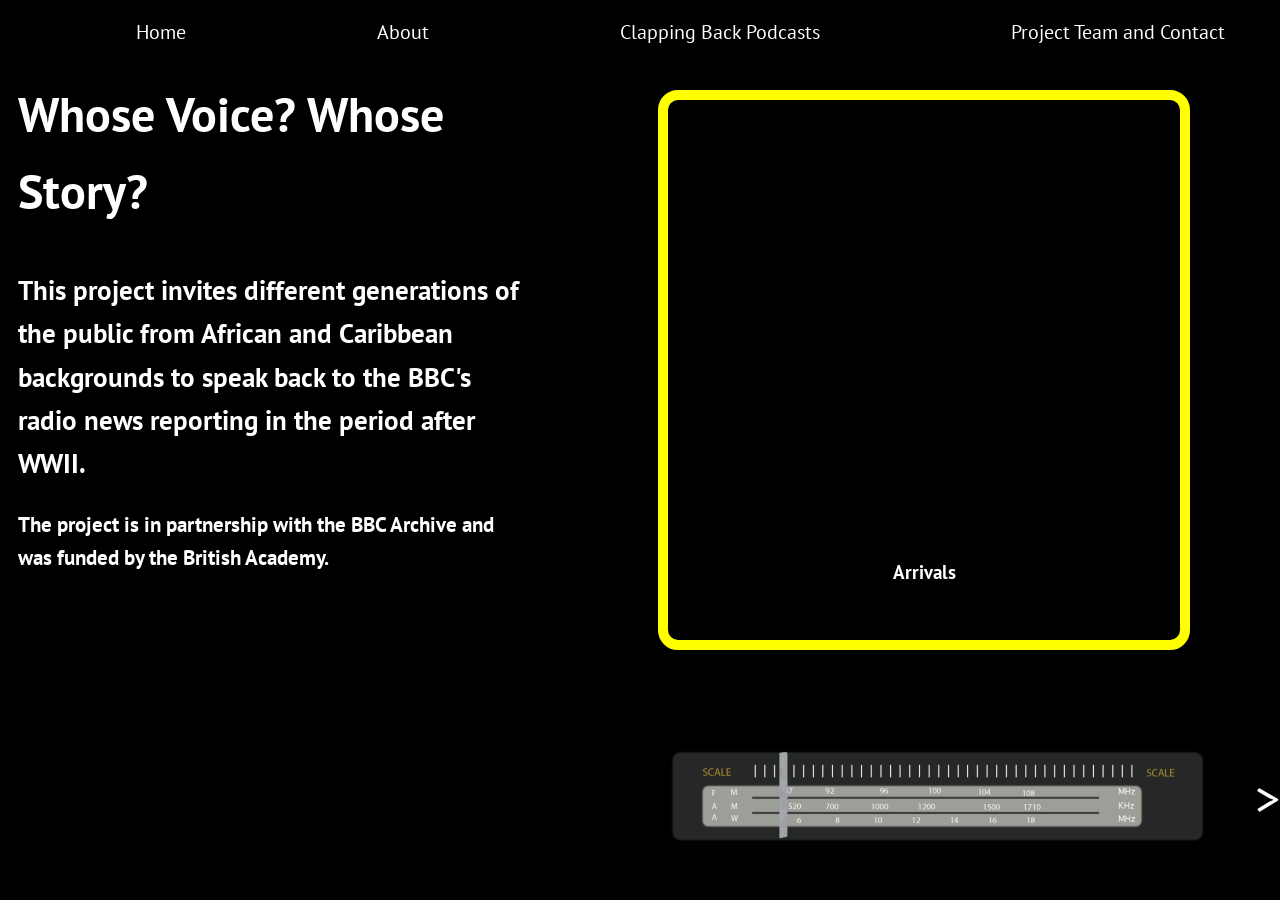
==== index.html @ f5a35616 "Add files via upload" ====
<!DOCTYPE html>
<html lang="en">

<head>
    <meta charset="UTF-8">
    <meta name="viewport" content="width=device-width, initial-scale=1.0">
    <title>Horizontal Scrolling Homepage</title>
    <link rel="stylesheet" href="homepage.css">
    <link rel="preconnect" href="https://fonts.googleapis.com">
    <link rel="preconnect" href="https://fonts.gstatic.com" crossorigin>
    <link
        href="https://fonts.googleapis.com/css2?family=Glegoo:wght@400;700&family=PT+Sans:ital,wght@0,400;0,700;1,400;1,700&display=swap"
        rel="stylesheet">
</head>

<body>
    
    <div class = "navigationpane">
        <div>
        <nav class="navbar">
          <img id='hamburgerBtn' src="images/SVG/hamburger.svg" alt="">
          <img id="hamburgerClose" src="images/SVG/close.svg" alt="">
        
        <div>
             <ul class="navMenu">
                <li class="nav-item"><a class="nav-link" tabindex="1">Home</a></li>
                <li class="nav-item"><a  class="nav-link" tabindex="2">About</a></li>
                <li class="nav-item"><a  href="Clappingback.html" class="nav-link" tabindex="3">Clapping Back Podcasts</a></li>
                <li class="nav-item"><a href="#contact" class="nav-link" tabindex="4">Project Team and Contact</a></li>
            </ul>
        </div>
        </nav>
        </div>
        
    </div>

    <div class="container">
        <section class="titleSlide" id="titlesection">
            <h1 class="titleheading">Whose Voice? Whose Story?  </h1>

            <div>
                <h2 id="titleslidesubheading1"> This project invites different generations of the public from African and Caribbean backgrounds to speak back to the BBC's radio news reporting in the period after WWII.  </h2>

                <h3 id="titleslidesubheading2" >The project is in partnership with the BBC Archive and was funded by the British Academy.  </h3>


            </div>
        </section>

    
        </section>
        <section role="button" aria-label='go to anti-racism' class="section" id="section2" tabindex="6">
            <div class="imagebackground" id="imagebackground2">
            </div>
            <div class="titleforsection">
                <h3> Arrivals</h3>
            </div>
        </section>
        <section role="button" aria-label='go to anti-racism' class="section" id="section3" tabindex="7">
            <div class="imagebackground" id="imagebackground3">

            </div>
            <div class="titleforsection">
                <h3> Racial Discrimination</h3>
            </div>
        </section>

        <section role="button" aria-label='go to anti-racism' class="section" id="section4" tabindex="8">
            <div class="imagebackground" id="imagebackground4">

            </div>
            <div class="titleforsection">
               <h3>Antiracism-resistance</h3>
            </div>
        </section>

        <section role="button" aria-label='go to anti-racism' class="section" id="section5" tabindex="9">
            <div class="imagebackground" id="imagebackground5">

            </div>
            <div class="titleforsection">
                <h3>Historical Figures</h3>
            </div>
        </section>

        <section  role="button" aria-label='go to anti-racism'class="section" id="section6" tabindex="10">
            <div class="imagebackground" id="imagebackground6">

            </div>
            <div class="titleforsection">
                <h3>Arts</h3>
            </div>
        </section>

        <section  role="button" aria-label='go to anti-racism' class="section" id="section7" tabindex="11">
            <div class="imagebackground" id="imagebackground7">

            </div>
            <div class="titleforsection">
                <h3>Education</h3>
            </div>
        </section>
        <section  role="button" aria-label='go to anti-racism' class="section" id="section8" tabindex="12">
            <div class="imagebackground" id="imagebackground8">

            </div>
            <div class="titleforsection">
                <h3>Legislation</h3>
            </div>
        </section>
        <section role="button" aria-label='go to anti-racism' class="section" id="section9" tabindex="13">
            <div class="imagebackground" id="imagebackground9">

            </div>
            <div class="titleforsection">
                <h3>Relations with the Police</h3>
            </div>
        </section>
        <section role="button" aria-label='go to anti-racism' class="section" id="section10" tabindex="14">
            <div class="imagebackground" id="imagebackground10">

            </div>
            <div class="titleforsection">
                <h3>Riots and Uprisings</h3>
            </div>
        </section>
        <section role="button" aria-label='go to anti-racism' class="section" id="section11" tabindex="15">
            <div class="imagebackground" id="imagebackground11">

            </div>
            <div class="titleforsection">
                <h3>Sports</h3>
            </div>
        </section>
        <section  role="button" aria-label='go to anti-racism' class="section" id="section12" tabindex="16">
            <div class="imagebackground" id="imagebackground12">

            </div>
            <div class="titleforsection">
                <h3>Radio Silence</h3>
            </div>
        </section>
        <section role="button" aria-label='go to anti-racism' class="section" id="section13" tabindex="17">
            <div class="imagebackground" id="imagebackground14">

            </div>
            <div class="titleforsection">
                <h3>Create Your Own Timeline</h3>
            </div>
        </section>
        <section class="titleSlide" id="endSection">
            <h1 id="endsectionTitle">Resources</h1>

            <div>
                <h3> For further resources please click the links below</h3>

                <h5>Explore the British history through the transcripts and audio from the BBC radio archives. </h5>


            </div>
        </section>

    </div>
    <div class="fixed-radio">


        <div class="arrow" id="arrowleft">  &lt;
            <div class="arrowtext">
            </div>
        </div>





        <div class='radiobuttonelement' id="svgContainer">
            <svg xmlns="http://www.w3.org/2000/svg" xmlns:xlink="http://www.w3.org/1999/xlink"
                viewBox="0 0 602.16 184.08">
                <g id="Base_of_timeline" data-name="Base of timeline">
                    <image width="2509" height="767" transform="scale(.24)"
                        xlink:href="[data-uri]" />
                    <image width="2679" height="944" transform="translate(-17.52 -19.92) scale(.24)"
                        xlink:href="[data-uri]" />
                    <image width="448" height="371" transform="translate(46.8 29.76) scale(.24)"
                        xlink:href="[data-uri]" />
                    <image width="1782" height="349" transform="translate(95.76 28.08) scale(.24)"
                        xlink:href="[data-uri]" />
                    <image width="447" height="371" transform="translate(464.4 30.48) scale(.24)"
                        xlink:href="[data-uri]" />
                    <image width="1659" height="309" transform="translate(93.12 58.08) scale(.24)"
                        xlink:href="[data-uri]" />
                    <image width="1659" height="309" transform="translate(93.12 72.48) scale(.24)"
                        xlink:href="[data-uri]" />
                    <image width="447" height="369" transform="translate(438.24 48.72) scale(.24)"
                        xlink:href="[data-uri]" />
                    <image width="447" height="368" transform="translate(438.24 62.16) scale(.24)"
                        xlink:href="[data-uri]" />
                    <image width="448" height="370" transform="translate(123.36 48.48) scale(.24)"
                        xlink:href="[data-uri]" />
                    <image width="448" height="369" transform="translate(127.2 62.88) scale(.24)"
                        xlink:href="[data-uri]" />
                    <image width="448" height="369" transform="translate(135.36 76.08) scale(.24)"
                        xlink:href="[data-uri]" />
                    <image width="448" height="370" transform="translate(162.48 48.48) scale(.24)"
                        xlink:href="[data-uri]" />
                    <image width="448" height="370" transform="translate(162.48 62.88) scale(.24)"
                        xlink:href="[data-uri]" />
                    <image width="448" height="369" transform="translate(171.36 76.08) scale(.24)"
                        xlink:href="[data-uri]" />
                    <image width="448" height="369" transform="translate(207.36 76.08) scale(.24)"
                        xlink:href="[data-uri]" />
                    <image width="448" height="369" transform="translate(243.36 76.08) scale(.24)"
                        xlink:href="[data-uri]" />
                    <image width="448" height="369" transform="translate(279.36 76.08) scale(.24)"
                        xlink:href="[data-uri]" />
                    <image width="447" height="369" transform="translate(315.36 76.08) scale(.24)"
                        xlink:href="[data-uri]" />
                    <image width="447" height="369" transform="translate(351.36 76.08) scale(.24)"
                        xlink:href="[data-uri]" />
                    <image width="448" height="370" transform="translate(204.96 62.88) scale(.24)"
                        xlink:href="[data-uri]" />
                    <image width="447" height="370" transform="translate(213.12 48.48) scale(.24)"
                        xlink:href="[data-uri]" />
                    <image width="448" height="370" transform="translate(248.88 63.36) scale(.24)"
                        xlink:href="[data-uri]" />
                    <image width="448" height="370" transform="translate(258.72 48.48) scale(.24)"
                        xlink:href="[data-uri]" />
                    <image width="448" height="369" transform="translate(309.84 63.84) scale(.24)"
                        xlink:href="[data-uri]" />
                    <image width="448" height="370" transform="translate(305.52 49.44) scale(.24)"
                        xlink:href="[data-uri]" />
                    <image width="447" height="370" transform="translate(347.04 50.16) scale(.24)"
                        xlink:href="[data-uri]" />
                    <image width="448" height="369" transform="translate(348.48 63.84) scale(.24)"
                        xlink:href="[data-uri]" />
                    <image width="447" height="370" transform="translate(55.44 50.16) scale(.24)"
                        xlink:href="[data-uri]" />
                    <image width="447" height="369" transform="translate(55.44 62.88) scale(.24)"
                        xlink:href="[data-uri]" />
                    <image width="447" height="369" transform="translate(55.44 73.44) scale(.24)"
                        xlink:href="[data-uri]" />
                    <image width="448" height="370" transform="translate(72.96 49.2) scale(.24)"
                        xlink:href="[data-uri]" />
                    <image width="448" height="370" transform="translate(73.44 62.88) scale(.24)"
                        xlink:href="[data-uri]" />
                    <image width="448" height="370" transform="translate(73.44 74.4) scale(.24)"
                        xlink:href="[data-uri]" />
                    <image width="447" height="369" transform="translate(438.24 74.16) scale(.24)"
                        xlink:href="[data-uri]" />
                </g>
                <g id="movingTool">
                    <image id="movingTool2" width="55" height="512" transform="translate(154.27 51.9) scale(.16)"
                        xlink:href="[data-uri]" />
                </g>
            </svg>
        </div>


        <div class="arrow" id="arrowright"> &gt;
            <div class="arrowtext"></div>
        </div>
    </div>

    <script src="horizontalpage.js"></script>
</body>

</html>
---- homepage.css ----
* { 
    color: white;
    line-height: 1.6; 
}

/* adding styles that you can't scroll downwards on the homepage*/ 

body {
    margin: 0;
    padding: 0;
    overflow-x: hidden;
    overflow-y: hidden !important;
    font-family: "PT Sans", sans-serif;
    background-color: rgb(0, 0, 0); 
}

.container { 
    margin: 0; 
    margin-left: 2vh;;
}

/* Nav bar basic styling, just using flex and the fixing to the top of the page*/ 

.navbar {
    display: flex;
    position: fixed;
    width: 100%;
    top: 0;
    left: 0;
    z-index: 1000;
    text-decoration: none;
    
    }
 
.navMenu{
    text-decoration: none;
}
.navMenu ul { 
    margin:0; 
    padding:0; 
}

/* this container puts the sections in a row and forces to move horizontally https://blog.hubspot.com/website/horizontal-scrolling influenced by this tutorial*/ 

.container {
    display: flex;
    gap:10vw;
    width: 100vw;
    height: 100vh;
    overflow-x: auto;
    scroll-snap-type: x mandatory;
}
/*  adding animations for the transition*/ 

.section {
    transition: transform 0.3s ease-in-out;
    cursor:pointer; 
}

.section:focus {
    border: blue 3px solid;
}

.section:hover {
    transform: scale(1.03);
}

/* stylings for the radio */ 


.fixed-radio {
    position: fixed;
    bottom: 0;
    right: 0;
    z-index: 10;
    display:flex; 
    align-items: center;
}
#arrowleft { 
   font-size: 40px;
   cursor:pointer; 
   display:none; 


}

#arrowleft:hover { 
    transform:scale(1.20)
}
#arrowright { 
    font-size: 50px;
    cursor:pointer; 
    margin: 0;
    padding:0; 

 
 }
#arrowright:hover { 
    transform:scale(1.20)
}

.fixed-radio svg {
    width: 50vw;  
    height: auto; 
}



#endsectionTitle { 
    font-size: 3rem; 
}


.titleSlide{ 
    background-color: rgb(0, 0, 0); 
    min-width: 40vw;
    height: 94vh;
    scroll-snap-align: start;
   
  
}
/* further styles for the navigation bar - space around improves the layout*/ 
.navMenu { 
    display:flex; 
    justify-content: space-around; 
    position: fixed;
    width: 100%; 
    top: 0;
    left: 0;
    z-index: 1000;
}

.nav-item a {
    text-decoration: none;
}
.nav-item { 
    list-style: none;
    color: white;
    font-size: 20px;
}

.nav-item:hover {
    scale: 1.1; 
}

#titlesection { 
    background-color: black;
    margin-top: 4vh;
    margin-left: 2vh;
    font-size:large;
}
#titlesection h1 { 
    font-size: 3rem;  
}

#titleslidesubheading1 h2 { 
    font-size:2.3rem; 
}

#titleslidesubheading2 h3 {
 font-size:2rem; 
}

/* this uses the CSS class section to create our square cards which are used for the navigation*/ 

.section {
    margin-top: 10vh;
    border: 10px green solid;
    border-radius: 20px;
    min-width: 40vw;
    height: 60vh;
    scroll-snap-align: start;
    display: flex;
    flex-direction: column; 
    justify-content: space-between; 
    align-items: center;
    position: relative;
}

.imagebackground {
    
    flex: 1; 
    display: flex;
    align-items: center;
    justify-content: center;
   
}

/* styles the bottom of the sections*/

.titleforsection {
    width: 100%; 
    height: 25%; 
    background-color:black; 
    
    display: flex;
    align-items: center; 
    justify-content: center; 
    padding: 10px; 
    box-sizing: border-box; 
    border-bottom-left-radius: 20px;
    border-bottom-right-radius: 20px;
}

.titleforsection h3 {
    margin: 0; 
    font-size: 1.2rem; 
    color: white; 
    text-align: center;
}

/* adds the section distinctive colours */ 

#section1 { 
    border-color: red;

}

#section2 { 
    border-color: yellow
}

#section3 { 
    border-color: green;

}
#section4 { 
    border-color: turquoise;

}
#section5 { 
    border-color: brown;

}
#section6 { 
    border-color: blue;

}
#section7 { 
    border-color: lightpink;

}
#section8 { 
    border-color: grey;

}

#section9 { 
    border-color: darkolivegreen;

}
#section10 { 
    border-color: purple;

}
#section11 { 
    border-color: lightblue;

}
#section12 { 
    border-color: darkred;

}
#section13 { 
    border-color: white;

}



/* adds background images to our cards*/ 

#imagebackground1 {
    background-image: url(images/Theme1BritishEmpireandrelations.png);
    background-size: contain;
    background-position: center;
    width: 100%; 
    height: 100%;
}

#imagebackground2 {
    background-image: url(images/Theme2EmigrationandImmigratio.png);
    background-size: contain;
    background-position: center;
    width: 100%; 
    height: 100%;
    overflow: hidden;
}
#imagebackground3 {
    background-image: url(images/Theme3ColourBarRacism.png);
    background-size: contain;
    background-position: center;
    width: 100%; 
    height: 100%;
    overflow: hidden;
}
#imagebackground4 {
    background-image: url(images/Theme4antiracism.png);
    background-size: contain;
    background-position: center;
    width: 100%; 
    height: 100%;
}

#imagebackground5 {
    background-image: url(images/Theme5BlackPower.png);
    background-size: contain;
    background-position: center;
    width: 100%; 
    height: 100%;
}

#imagebackground6 {
    background-image: url(images/Theme6Arts.png);
    background-size: contain;
    background-position: center;
    width: 100%; 
    height: 100%;
}

#imagebackground7 {
    background-image: url(images/Theme7Education.png);
    background-size: contain;
    background-position: center;
    width: 100%; 
    height: 100%;
}

#imagebackground8 {
    background-image: url(images/Theme8Legislation.png); 
    background-size: contain;
    background-position: center;
    width: 100%; 
    height: 100%;
}

#imagebackground9 {
    background-image: url(images/Theme9Police.png);
    background-size: contain;
    background-position: center;
    width: 100%; 
    height: 100%;
}

#imagebackground10 {
    background-image: url(images/Theme10Uprisings.png);
    background-size: contain;
    background-position: center;
    width: 100%; 
    height: 100%;
}
#imagebackground11 {
    background-image: url(images/Theme11Sports.png);
    background-size: contain;
    background-position: center;
    width: 100%; 
    height: 100%;
}

#imagebackground12 {
    background-image: url(images/Theme13RadioSilence.png);
    background-size: contain;
    background-position: center;
    width: 100%; 
    height: 100%;
}

#imagebackground14 {
    background-image: url(images/theme14.jpg);
    background-size: contain;
    background-position: center;
    width: 100%; 
    height: 100%;
}



.arrowtext { 
    margin: 0;
    padding: 0;

    font-size:10px;
}

#titleheading { 
    border-bottom: solid 2px black;
    padding-bottom:10px;
}

/* hides the hamburger button adn the hamburger close so they only active when the screen is less than 600px*/ 

#hamburgerBtn { 
    display: none; 
}

#hamburgerClose { 
    display:none; 
}


@media (max-width: 600px) {
   

   
   
    body, html {
        margin: 0;
        padding: 0;
        overflow-x: hidden; 
        overflow-y: scroll; 
        font-family: "PT Sans", sans-serif;
        background-color: rgb(0, 0, 0); 
    }
/* removes the fixed radio as it would be a greater UX experience on mobile devices*/ 
    .fixed-radio { 
        display: none; 
    }

    .titleSlide {
        background-color: rgb(0, 0, 0);
        width: 100vw;
        padding:10vw; 
        height: auto; 
        scroll-snap-align: start;
    }

   
    #titleheading { 
        padding: 4vw; 
    }
    #titleslidesubheading1 { 
        padding:4vw; 
    }
    #titleslidesubheading2 { 
        padding:4vw; 
    }

    .container {
        display: flex;
        flex-direction: column;
        width: 100vw;
        height: 100vh;
        overflow-y: auto; 
        overflow-x: hidden; 
        scroll-snap-type: y mandatory; 
        align-items: center;
    }

    .section {
        width: 90%; 
        height: auto; 
        min-height: 60vh;
        display: flex;
        flex-direction: column;
        justify-content: center;
        align-items: center;
        border: 6px black solid;
        border-radius: 20px;
        margin: 0; 
        box-sizing: border-box; 
    }

    .imagebackground {
        width: 100%;
        height: 100%;
        display: flex;
        align-items: center;
        justify-content: center;
        background-size: cover; 
        background-position: center;
    }

    /* navigation styling for mobile on home page */

 

    .navMenu { 
        display: none; 
        background-color: black; 
        height:100vh; 
        width: 100%; 
        max-width:450px; 
        position:fixed; 
        top: 0;  
        flex-direction:column; 
        align-items: center; 
        text-align: center; 
        font-size: 3rem; 
        transition: .3s ease; 
        padding:0; 
        }
    


    #hamburgerBtn { 
            display:block; 
            margin-left:auto; 
            color: white; 
            width: 50px; 
            height: 50px;
            padding-right: 20px; 
            transition: .3s ease; 

        }
    
        #hamburgerClose { 
            display:none; 
            margin-left:auto; 
            color: white; 
            width: 45px; 
            height: 45px;
            padding-right: 20px; 
            transition: .3s ease; 

        }

        .container { 
            margin:0; 
        }

        .columndiv { 
            display:flex; 
            flex-direction: column;
        }

}


* { 
    color: white; 
}
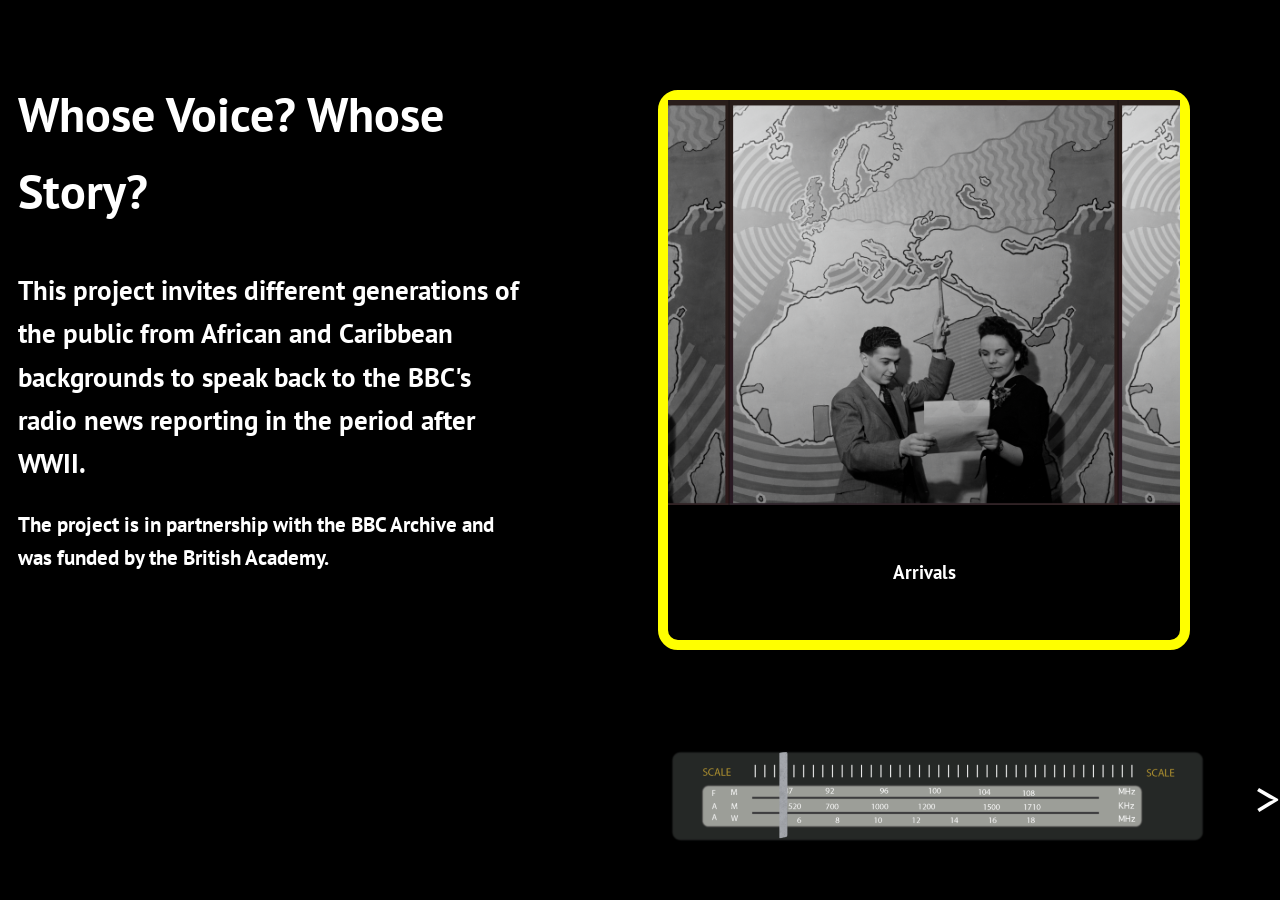
==== commit 781c92b7: "Add files via upload" ====
--- a/index.html
+++ b/index.html
@@ -14,7 +14,7 @@
 </head>
 
 <body>
-    
+<!-- 
     <div class = "navigationpane">
         <div>
         <nav class="navbar">
@@ -34,6 +34,8 @@
         
     </div>
 
+--> 
+
     <div class="container">
         <section class="titleSlide" id="titlesection">
             <h1 class="titleheading">Whose Voice? Whose Story?  </h1>
@@ -100,13 +102,7 @@
                 <h3>Education</h3>
             </div>
         </section>
-        <section  role="button" aria-label='go to anti-racism' class="section" id="section8" tabindex="12">
-            <div class="imagebackground" id="imagebackground8">
-
-            </div>
-            <div class="titleforsection">
-                <h3>Legislation</h3>
-            </div>
+
         </section>
         <section role="button" aria-label='go to anti-racism' class="section" id="section9" tabindex="13">
             <div class="imagebackground" id="imagebackground9">
@@ -132,14 +128,9 @@
                 <h3>Sports</h3>
             </div>
         </section>
-        <section  role="button" aria-label='go to anti-racism' class="section" id="section12" tabindex="16">
-            <div class="imagebackground" id="imagebackground12">
-
-            </div>
-            <div class="titleforsection">
-                <h3>Radio Silence</h3>
-            </div>
-        </section>
+    
+        </section>
+        <!-- 
         <section role="button" aria-label='go to anti-racism' class="section" id="section13" tabindex="17">
             <div class="imagebackground" id="imagebackground14">
 
@@ -148,6 +139,8 @@
                 <h3>Create Your Own Timeline</h3>
             </div>
         </section>
+
+    -->
         <section class="titleSlide" id="endSection">
             <h1 id="endsectionTitle">Resources</h1>
 
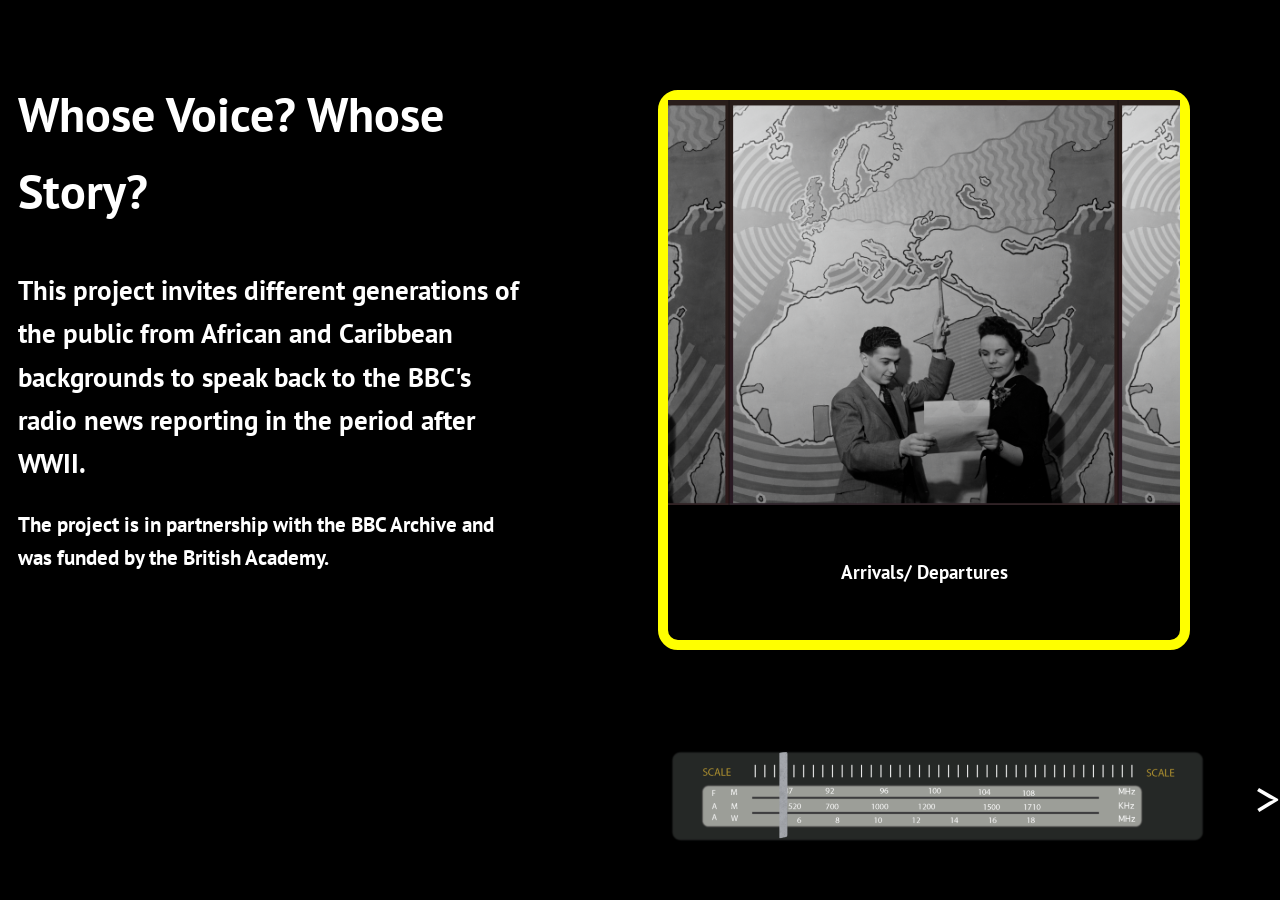
==== commit f66d1d1e: "Add files via upload" ====
--- a/index.html
+++ b/index.html
@@ -55,7 +55,7 @@
             <div class="imagebackground" id="imagebackground2">
             </div>
             <div class="titleforsection">
-                <h3> Arrivals</h3>
+                <h3> Arrivals/ Departures</h3>
             </div>
         </section>
         <section role="button" aria-label='go to anti-racism' class="section" id="section3" tabindex="7">
